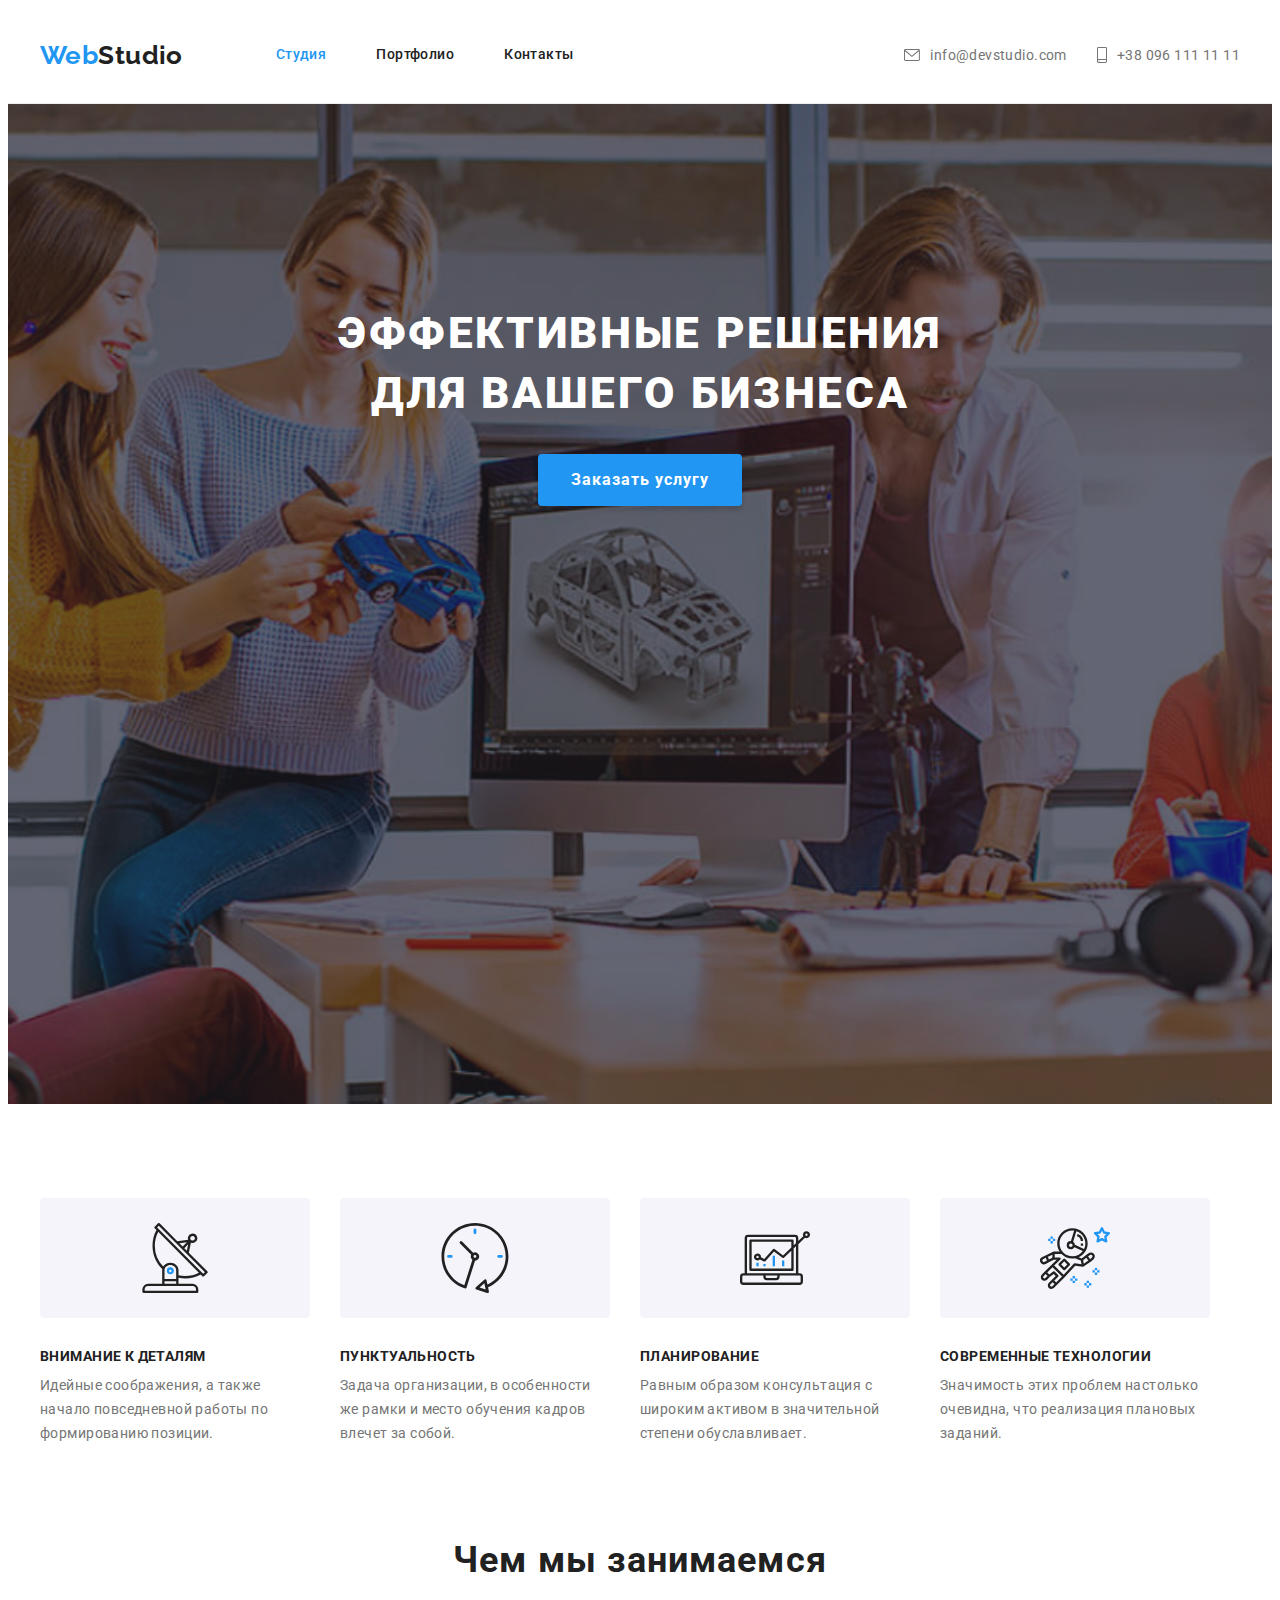
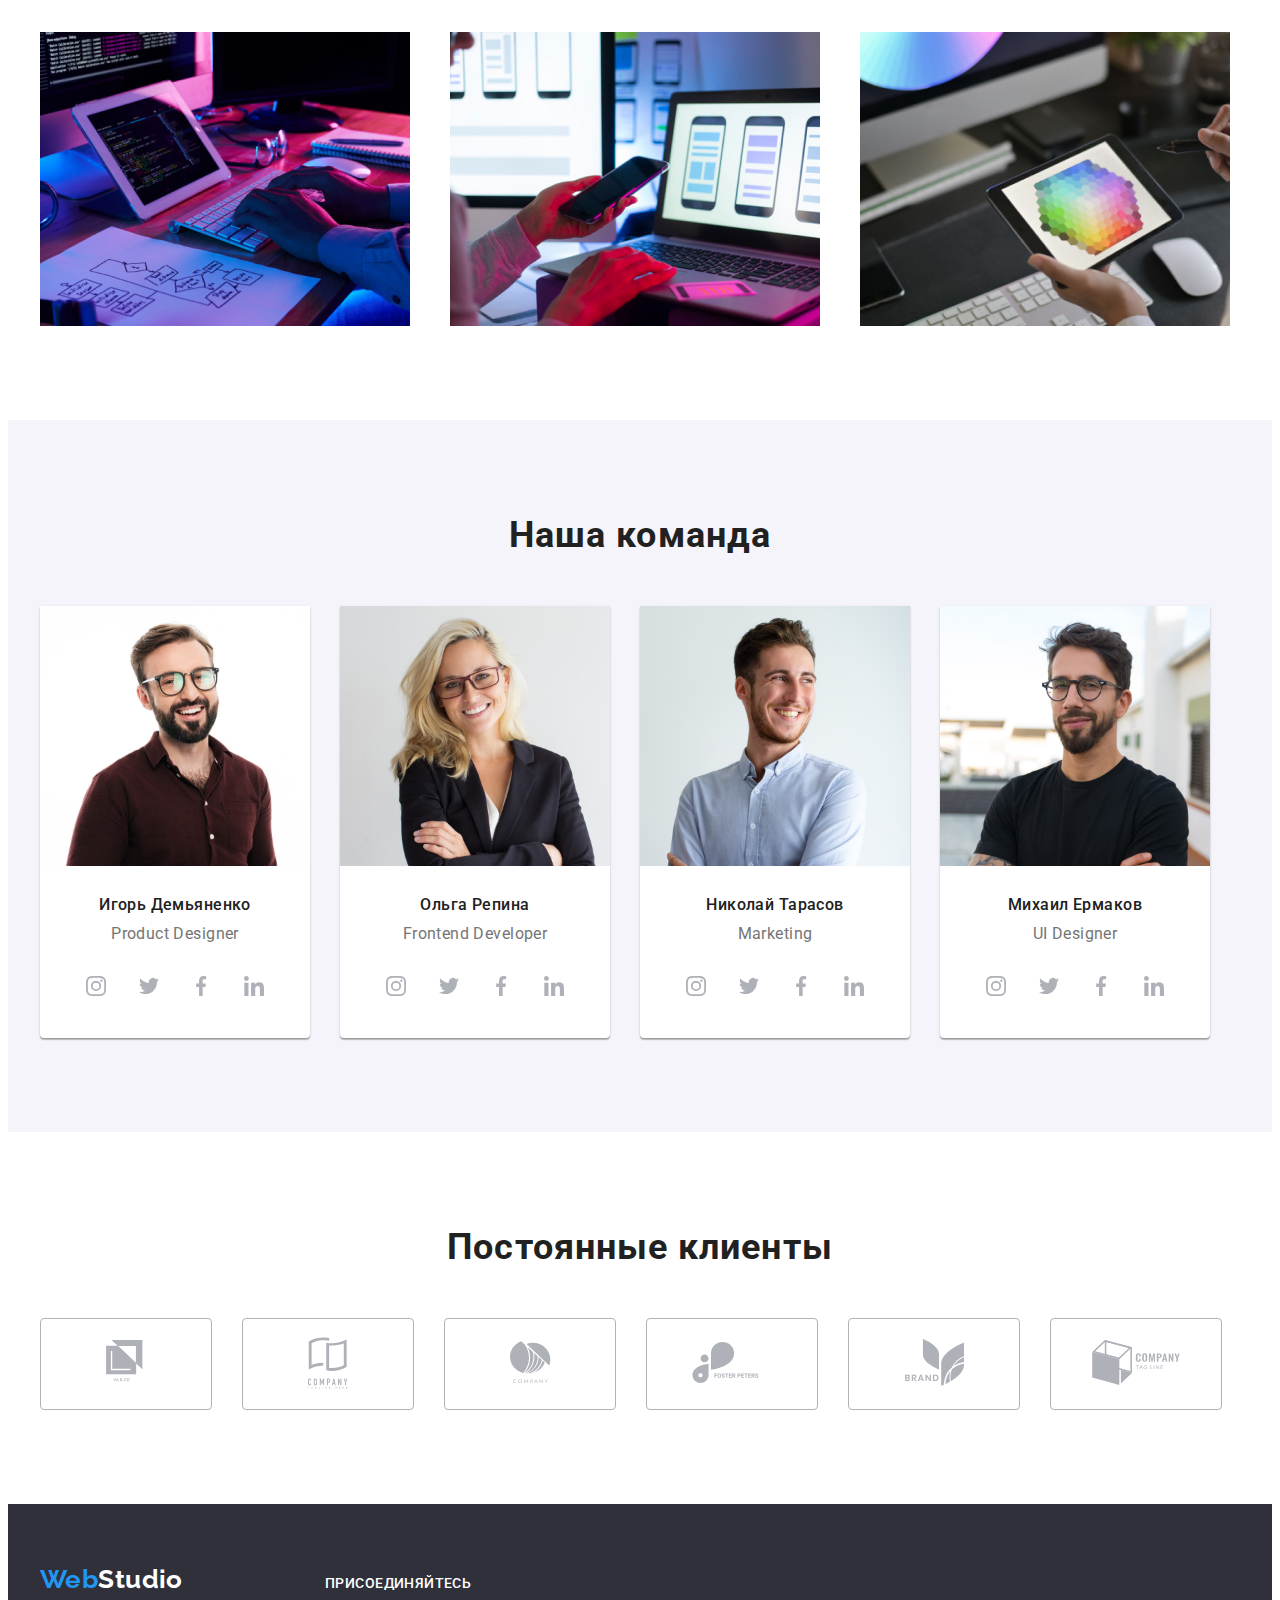
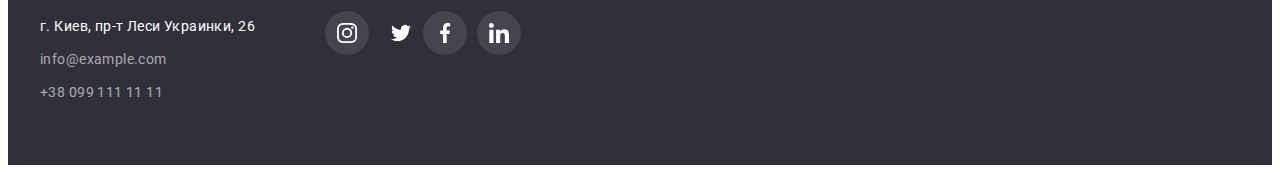
==== index.html @ 48ccaeb3 "added hw-04 fiels" ====
<!DOCTYPE html>
<html lang="ru">
  <head>
    <meta charset="UTF-8" />
    <meta name="viewport" content="width=device-width, initial-scale=1.0" />
    <title>WebStudio</title>
    <link rel="preconnect" href="https://fonts.gstatic.com" />
    <link
      href="https://fonts.googleapis.com/css2?family=Raleway:wght@700&family=Roboto:wght@400;500;700;900&display=swap"
      rel="stylesheet"
    />
    <link
      rel="stylesheet"
      href="https://cdnjs.cloudflare.com/ajax/libs/modern-normalize/1.0.0/modern-normalize.min.css"
      integrity="sha512-ISS7cAi1PEhQ8jnbJpJZMd29NlhNj4AWYyLOSp2CE/CsHxTCu+r+t0D2yoJudVrd0/8fTVPUVDzY5Tvli75u/g=="
      crossorigin="anonymous"
    />
    <link rel="stylesheet" type="text/css" href="./css/common.css" />
    <link rel="stylesheet" type="text/css" href="./css/main.css" />
  </head>
  <body>
    <!-- Header -->
    <header class="page-header">
      <div class="container">
        <nav class="header-nav">
          <a class="logo" href="./index.html">
            <span class="logo-accent">Web</span>Studio
          </a>
          <ul class="nav-list">
            <li class="nav-item">
              <a href="./index.html" class="link current">Студия</a>
            </li>

            <li class="nav-item">
              <a href="./portfolio.html" class="link">Портфолио</a>
            </li>

            <li class="nav-item">
              <a href="./contacts.html" class="link">Контакты</a>
            </li>
          </ul>
        </nav>
        <ul class="header-contacts">
          <li class="contacts-item">
            <a href="mailto:info@devstudio.com" class="link mail">
              <svg class="contacts-icon" width="16" height="12">
                <use href="./images/sprite.svg#icon-envelope" />
              </svg>
              info@devstudio.com
            </a>
          </li>

          <li class="contacts-item">
            <a href="tel:+380961111111" class="link tel">
              <svg class="contacts-icon" width="10" height="16">
                <use href="./images/sprite.svg#icon-smartphone" />
              </svg>
              +38 096 111 11 11</a
            >
          </li>
        </ul>
      </div>
    </header>
    <!-- Main -->
    <main>
      <!-- Welcome Section -->
      <section class="welcome">
        <div class="container">
          <h1 class="welcome-title">
            Эффективные решения<br />
            для вашего бизнеса
          </h1>
          <a href="" class="order-btn">Заказать услугу</a>
        </div>
      </section>
      <!-- Advantages Section -->
      <section class="advantages">
        <div class="container">
          <ul class="advantages-list">
            <li class="advantages-item">
              <div class="thumb">
                <svg class="advantages-icon" width="70" height="70">
                  <use href="./images/sprite.svg#icon-antenna" />
                </svg>
              </div>
              <h3 class="advantages-item-title">Внимание к деталям</h3>
              <p class="advantages-item-text">
                Идейные соображения, а также начало повседневной работы по
                формированию позиции.
              </p>
            </li>

            <li class="advantages-item">
              <div class="thumb">
                <svg class="advantages-icon" width="70" height="70">
                  <use href="./images/sprite.svg#icon-clock" />
                </svg>
              </div>
              <h3 class="advantages-item-title">Пунктуальность</h3>
              <p class="advantages-item-text">
                Задача организации, в особенности же рамки и место обучения
                кадров влечет за собой.
              </p>
            </li>

            <li class="advantages-item">
              <div class="thumb">
                <svg class="advantages-icon" width="70" height="70">
                  <use href="./images/sprite.svg#icon-diagram" />
                </svg>
              </div>
              <h3 class="advantages-item-title">Планирование</h3>
              <p class="advantages-item-text">
                Равным образом консультация с широким активом в значительной
                степени обуславливает.
              </p>
            </li>

            <li class="advantages-item">
              <div class="thumb">
                <svg class="advantages-icon" width="70" height="70">
                  <use href="./images/sprite.svg#icon-astronaut" />
                </svg>
              </div>
              <h3 class="advantages-item-title">Современные технологии</h3>
              <p class="advantages-item-text">
                Значимость этих проблем настолько очевидна, что реализация
                плановых заданий.
              </p>
            </li>
          </ul>
        </div>
      </section>
      <!-- Visuals Section -->
      <section class="visuals">
        <div class="container">
          <h2 class="visuals-title">Чем мы занимаемся</h2>
          <ul class="visuals-list">
            <li class="visuals-item">
              <img
                class="visuals-img"
                src="./images/about-1.jpg"
                alt="hands on board"
                width="370"
              />
            </li>

            <li class="visuals-item">
              <img
                class="visuals-img"
                src="./images/about-2.jpg"
                alt="hands oh phone"
                width="370"
              />
            </li>

            <li class="visuals-item">
              <img
                class="visuals-img"
                src="./images/about-3.jpg"
                alt="hands on tablet"
                width="370"
              />
            </li>
          </ul>
        </div>
      </section>
      <!-- Team Section -->
      <section class="team">
        <div class="container">
          <h2 class="team-title">Наша команда</h2>
          <ul class="team-list">
            <li class="team-mate">
              <img
                src="./images/team-mate-1.jpg"
                alt="teammate avatar"
                width="270"
              />
              <div class="team-mate-text">
                <h3 class="team-mate-name">Игорь Демьяненко</h3>
                <p class="team-mate-position">Product Designer</p>
                <ul class="social">
                  <li class="social-item">
                    <a href="#" class="social-link">
                      <svg class="social-icon" width="20" height="20">
                        <use href="./images/sprite.svg#icon-instagram" />
                      </svg>
                    </a>
                  </li>

                  <li class="social-item">
                    <a href="#" class="social-link">
                      <svg class="social-icon" width="20" height="20">
                        <use href="./images/sprite.svg#icon-twitter" />
                      </svg>
                    </a>
                  </li>

                  <li class="social-item">
                    <a href="#" class="social-link">
                      <svg class="social-icon" width="20" height="20">
                        <use href="./images/sprite.svg#icon-facebook" />
                      </svg>
                    </a>
                  </li>

                  <li class="social-item">
                    <a href="#" class="social-link">
                      <svg class="social-icon" width="20" height="20">
                        <use href="./images/sprite.svg#icon-linkedin" />
                      </svg>
                    </a>
                  </li>
                </ul>
              </div>
            </li>

            <li class="team-mate">
              <img
                src="./images/team-mate-2.jpg"
                alt="teammate avatar"
                width="270"
              />
              <div class="team-mate-text">
                <h3 class="team-mate-name">Ольга Репина</h3>
                <p class="team-mate-position">Frontend Developer</p>
                <ul class="social">
                  <li class="social-item">
                    <a href="#" class="social-link">
                      <svg class="social-icon" width="20" height="20">
                        <use href="./images/sprite.svg#icon-instagram" />
                      </svg>
                    </a>
                  </li>

                  <li class="social-item">
                    <a href="#" class="social-link">
                      <svg class="social-icon" width="20" height="20">
                        <use href="./images/sprite.svg#icon-twitter" />
                      </svg>
                    </a>
                  </li>

                  <li class="social-item">
                    <a href="#" class="social-link">
                      <svg class="social-icon" width="20" height="20">
                        <use href="./images/sprite.svg#icon-facebook" />
                      </svg>
                    </a>
                  </li>

                  <li class="social-item">
                    <a href="#" class="social-link">
                      <svg class="social-icon" width="20" height="20">
                        <use href="./images/sprite.svg#icon-linkedin" />
                      </svg>
                    </a>
                  </li>
                </ul>
              </div>
            </li>

            <li class="team-mate">
              <img
                src="./images/team-mate-3.jpg"
                alt="teammate avatar"
                width="270"
              />
              <div class="team-mate-text">
                <h3 class="team-mate-name">Николай Тарасов</h3>
                <p class="team-mate-position">Marketing</p>
                <ul class="social">
                  <li class="social-item">
                    <a href="#" class="social-link">
                      <svg class="social-icon" width="20" height="20">
                        <use href="./images/sprite.svg#icon-instagram" />
                      </svg>
                    </a>
                  </li>

                  <li class="social-item">
                    <a href="#" class="social-link">
                      <svg class="social-icon" width="20" height="20">
                        <use href="./images/sprite.svg#icon-twitter" />
                      </svg>
                    </a>
                  </li>

                  <li class="social-item">
                    <a href="#" class="social-link">
                      <svg class="social-icon" width="20" height="20">
                        <use href="./images/sprite.svg#icon-facebook" />
                      </svg>
                    </a>
                  </li>

                  <li class="social-item">
                    <a href="#" class="social-link">
                      <svg class="social-icon" width="20" height="20">
                        <use href="./images/sprite.svg#icon-linkedin" />
                      </svg>
                    </a>
                  </li>
                </ul>
              </div>
            </li>

            <li class="team-mate">
              <img
                src="./images/team-mate-4.jpg"
                alt="teammate avatar"
                width="270"
              />
              <div class="team-mate-text">
                <h3 class="team-mate-name">Михаил Ермаков</h3>
                <p class="team-mate-position">UI Designer</p>
                <ul class="social">
                  <li class="social-item">
                    <a href="#" class="social-link">
                      <svg class="social-icon" width="20" height="20">
                        <use href="./images/sprite.svg#icon-instagram" />
                      </svg>
                    </a>
                  </li>

                  <li class="social-item">
                    <a href="#" class="social-link">
                      <svg class="social-icon" width="20" height="20">
                        <use href="./images/sprite.svg#icon-twitter" />
                      </svg>
                    </a>
                  </li>

                  <li class="social-item">
                    <a href="#" class="social-link">
                      <svg class="social-icon" width="20" height="20">
                        <use href="./images/sprite.svg#icon-facebook" />
                      </svg>
                    </a>
                  </li>

                  <li class="social-item">
                    <a href="#" class="social-link">
                      <svg class="social-icon" width="20" height="20">
                        <use href="./images/sprite.svg#icon-linkedin" />
                      </svg>
                    </a>
                  </li>
                </ul>
              </div>
            </li>
          </ul>
        </div>
      </section>
      <!-- Clients Section -->
      <section class="clients">
        <div class="container">
          <h2 class="clients-title">Постоянные клиенты</h2>
          <ul class="clients-list">
            <li class="clients-item">
              <a href="#" class="clients-link">
                <svg class="clients-icon" width="44.27" height="44.23">
                  <use href="./images/sprite.svg#icon-logo-1" />
                </svg>
              </a>
            </li>

            <li class="clients-item">
              <a href="#" class="clients-link">
                <svg class="clients-icon" width="40" height="52">
                  <use href="./images/sprite.svg#icon-logo-2" />
                </svg>
              </a>
            </li>

            <li class="clients-item">
              <a href="#" class="clients-link">
                <svg class="clients-icon" width="41" height="42.6">
                  <use href="./images/sprite.svg#icon-logo-3" />
                </svg>
              </a>
            </li>

            <li class="clients-item">
              <a href="#" class="clients-link">
                <svg class="clients-icon" width="79.66" height="42.02">
                  <use href="./images/sprite.svg#icon-logo-4" />
                </svg>
              </a>
            </li>

            <li class="clients-item">
              <a href="#" class="clients-link">
                <svg class="clients-icon" width="59" height="47">
                  <use href="./images/sprite.svg#icon-logo-5" />
                </svg>
              </a>
            </li>

            <li class="clients-item">
              <a href="#" class="clients-link">
                <svg class="clients-icon" width="88.48" height="45.44">
                  <use href="./images/sprite.svg#icon-logo-6" />
                </svg>
              </a>
            </li>
          </ul>
        </div>
      </section>
    </main>
    <!-- Footer -->
    <footer class="page-footer">
      <div class="container">
        <div class="footer-content">
          <a class="logo logo-footer" href="./index.html">
            <span class="logo-accent">Web</span>Studio
          </a>
          <address class="footer-address">
            г. Киев, пр-т Леси Украинки, 26
            <a href="mailto:info@example.com" class="link mail">
              info@example.com
            </a>
            <a href="tel:+380991111111" class="link tel"> +38 099 111 11 11 </a>
          </address>
        </div>
        <div class="footer-social">
          <h2 class="social-title">Присоединяйтесь</h2>
          <ul class="social">
            <li class="social-item">
              <a href="#" class="social-link">
                <svg class="social-icon" width="20" height="20">
                  <use href="./images/sprite.svg#icon-instagram" />
                </svg>
              </a>
            </li>

            <li>
              <a href="#" class="social-link">
                <svg class="social-icon" width="20" height="20">
                  <use href="./images/sprite.svg#icon-twitter" />
                </svg>
              </a>
            </li>

            <li class="social-item">
              <a href="#" class="social-link">
                <svg class="social-icon" width="20" height="20">
                  <use href="./images/sprite.svg#icon-facebook" />
                </svg>
              </a>
            </li>

            <li class="social-item">
              <a href="#" class="social-link">
                <svg class="social-icon" width="20" height="20">
                  <use href="./images/sprite.svg#icon-linkedin" />
                </svg>
              </a>
            </li>
          </ul>
        </div>
      </div>
    </footer>
  </body>
</html>
---- css/common.css ----
ul,
li {
  list-style-type: none;
  padding: 0;
  margin: 0;
}

a {
  text-decoration: none;
  color: inherit;
}

/* Flat H, P parameters */
h1,
h2,
h3,
h4,
h5,
h6,
p {
  font-size: inherit;
  font-weight: 400;
  margin-top: 0;
  margin-bottom: 0;
  margin-block-start: 0;
  margin-block-end: 0;
}

img {
  display: block;
  max-width: 100%;
  height: auto;
}

/* -----Variables----- */
:root {
  --bg-color-main: #fff;
  --bg-color-secondary: #f5f4fa;
  --bg-color-dark: #2f303a;
  --font-color-main: #212121;
  --font-color-secondary: #757575;
  --font-color-white: #fff;
  --font-color-black: #000;
  --accent-color: #2196f3;
  --border-color: #ececec;
  --social-link-color: #afb1b8;
  --btn-boxshadow-color: rgba(0, 0, 0, 0.15);
  --team-mate-box-shadow: 0px 1px 3px rgba(0, 0, 0, 0.12),
    0px 1px 1px rgba(0, 0, 0, 0.14), 0px 2px 1px rgba(0, 0, 0, 0.2);
  --card-box-shadow: 0px 1px 1px rgba(0, 0, 0, 0.12),
    0px 4px 4px rgba(0, 0, 0, 0.06), 1px 4px 6px rgba(0, 0, 0, 0.16);
  --transparent-links: rgba(255, 255, 255, 0.6);
  --item-set-gap: 30px;
}

body {
  font-family: 'Roboto', sans-serif;
  font-style: normal;
  font-weight: 400;
  font-size: 14px;
  letter-spacing: 0.03em;
  color: var(--font-color-main);
  background-color: var(--bg-color-main);
}

/* -----Container----- */
.container {
  max-width: 1200px;
  margin: 0 auto;
  padding: 0 15px;
}

/* -----Logo----- */
.logo {
  font-family: 'Raleway', sans-serif;
  font-style: normal;
  font-weight: 700;
  font-size: 26px;
  line-height: 1.19;
  text-decoration: none;
}

.logo-accent {
  color: var(--accent-color);
}

.logo-footer {
  color: var(--font-color-white);
}

/* -----Visually hidden----- */
.visually-hidden {
  position: absolute;
  width: 1px;
  height: 1px;
  margin: -1px;
  border: 0;
  padding: 0;
  white-space: nowrap;
  clip-path: inset(100%);
  clip: rect(0 0 0 0);
  overflow: hidden;
}

/* -----Header styles----- */
.page-header {
  border-bottom: 1px solid var(--border-color);
}

.page-header .container {
  display: flex;
  justify-content: space-between;
  align-items: center;
}

.page-header a {
  padding: 32px 0;
}

.header-nav {
  display: flex;
  justify-content: space-between;
  align-items: center;

  font-weight: 500;
  font-size: 14px;
  line-height: 1.14;
}

.nav-list {
  display: flex;
  justify-content: space-between;
  margin-left: 93px;
}

.nav-item:not(:first-child) {
  margin-left: 50px;
}

.header-contacts {
  color: var(--font-color-secondary);

  display: flex;
}

.header-contacts .link {
  display: flex;
  align-items: center;
}

.contacts-item:nth-child(2) {
  margin-left: 30px;
}

.link:hover,
.link:focus {
  color: var(--accent-color);
}

.contacts-icon {
  margin-right: 10px;
  fill: currentColor;
}

.link.current {
  color: var(--accent-color);
}

/* -----Social styles----- */
.social {
  margin-top: 16px;
  display: flex;
  justify-content: space-around;
}

.social-item {
  display: flex;
  justify-content: center;

  border-radius: 50%;
}

.social-link {
  width: 44px;
  height: 44px;

  display: flex;
  justify-content: center;
  align-items: center;
}

.social-item:hover,
.social-item:focus {
  background-color: var(--accent-color);
}

.social-icon {
  fill: var(--social-link-color);
}

.social-item:hover .social-icon,
.social-item:focus .social-icon {
  fill: var(--bg-color-main);
}

/* -----Footer styles----- */
.page-footer {
  padding: 60px 0;
  background-color: var(--bg-color-dark);
}

.page-footer .container {
  display: flex;
  align-items: baseline;
}

.footer-address {
  display: flex;
  flex-direction: column;
  margin-top: 20px;

  font-style: normal;
  font-weight: 400;
  font-size: 14px;
  line-height: 1.71;

  color: var(--font-color-white);
}

.footer-address .link {
  margin-top: 9px;

  color: var(--transparent-links);
}

.footer-address .link:hover,
.footer-address .link:focus {
  color: var(--accent-color);
}

.footer-social {
  margin-left: 70px;
}

.social-title {
  font-weight: 500;
  line-height: 1.172;
  text-transform: uppercase;

  color: var(--font-color-white);
}

.social {
  margin-top: 20px;
}

footer .social-item {
  margin-right: 10px;
  background-color: rgba(255, 255, 255, 0.1);
}

footer .social-icon {
  fill: var(--bg-color-main);
}
---- css/main.css ----
/* -----Welcome styles----- */
.welcome {
  padding: 200px 0;
  margin: 0 auto;
  max-width: 1600px;
  height: 600px;

  text-align: center;

  background-image: linear-gradient(
      to right,
      rgba(47, 48, 58, 0.4),
      rgba(47, 48, 58, 0.4)
    ),
    url('../images/welcome-img.jpg');
  background-size: cover;
  background-position: center;
  background-repeat: no-repeat;
  background-color: var(--bg-color-dark);
}

.welcome-title {
  font-weight: 900;
  font-size: 44px;
  line-height: 1.36;

  letter-spacing: 0.06em;
  text-transform: uppercase;

  color: var(--font-color-white);
}

.order-btn {
  display: inline-flex;
  padding: 10px 32px;
  margin: 30px 0 0;

  font-weight: 700;
  font-size: 16px;
  line-height: 1.87;

  text-align: center;
  letter-spacing: 0.06em;

  color: var(--font-color-white);
  background-color: var(--accent-color);

  box-shadow: 0px 4px 4px var(--btn-boxshadow-color);
  border: 1px solid transparent;
  border-radius: 4px;
}

/* -----Advantages styles----- */

.advantages {
  padding: 94px 0;
}

.advantages-list {
  display: flex;
}

.advantages-item {
  max-width: 270px;
}

.advantages-item:not(:first-child) {
  margin-left: var(--item-set-gap);
}

.advantages-item-title {
  margin-top: 30px;

  font-weight: 700;
  line-height: 1.172;
  text-transform: uppercase;

  text-align: left;
}

.advantages-item-text {
  margin-top: 10px;
  line-height: 1.714;
  color: var(--font-color-secondary);
}

.thumb {
  height: 120px;

  display: flex;
  justify-content: center;
  align-items: center;

  border-radius: 4px;

  background-color: var(--bg-color-secondary);
}

/* -----Visuals styles----- */
.visuals {
  padding-bottom: 94px;
}

.visuals-title {
  font-weight: 700;
  font-size: 36px;
  line-height: 1.16;
  letter-spacing: 0.03em;

  text-align: center;
}

.visuals-list {
  display: flex;
  flex-wrap: wrap;
  margin-top: 50px;
  margin-left: calc(-1 * var(--item-set-gap));
}

.visuals-item {
  flex-basis: calc(100% / 3 - var(--item-set-gap));
  margin-left: var(--item-set-gap);
}

/* -----Team styles----- */
.team {
  background-color: var(--bg-color-secondary);

  padding: 94px 0;
}

.team-title {
  font-weight: 700;
  font-size: 36px;
  line-height: 1.17;
  letter-spacing: 0.03em;

  text-align: center;
}

.team-list {
  margin-top: 50px;

  display: flex;
  flex-wrap: wrap;
  margin-left: calc(-1 * var(--item-set-gap));
}

.team-mate {
  flex-basis: calc(100% / 4 - var(--item-set-gap));
  margin-left: var(--item-set-gap);
  max-width: 270px;

  text-align: center;
  font-size: 16px;
  line-height: 1.18;

  background-color: var(--bg-color-main);

  border-radius: 0px 0px 4px 4px;
  box-shadow: var(--team-mate-box-shadow);
}

.team-mate-text {
  padding: 30px;
}

.team-mate-name {
  font-weight: 500;
}

.team-mate-position {
  margin-top: 10px;
  color: var(--font-color-secondary);
}

/* -----Clients styles----- */
.clients {
  padding: 94px 0;
}

.clients-title {
  font-weight: 700;
  font-size: 36px;
  line-height: 1.17;
  letter-spacing: 0.03em;

  text-align: center;
}

.clients-list {
  margin-top: 50px;

  display: flex;
}

.clients-item {
  width: 170px;
  height: 90px;

  display: flex;
  align-items: center;
  justify-content: center;

  border: 1px solid var(--social-link-color);
  border-radius: 4px;
}

.clients-item:not(:first-child) {
  margin-left: 30px;
}

.clients-item:focus,
.clients-item:hover {
  border: 1px solid var(--accent-color);
  border-radius: 4px;
  fill: var(--accent-color);
}

.clients-item:focus .clients-icon,
.clients-item:hover .clients-icon {
  fill: var(--accent-color);
}

.clients-icon {
  fill: var(--social-link-color);
}
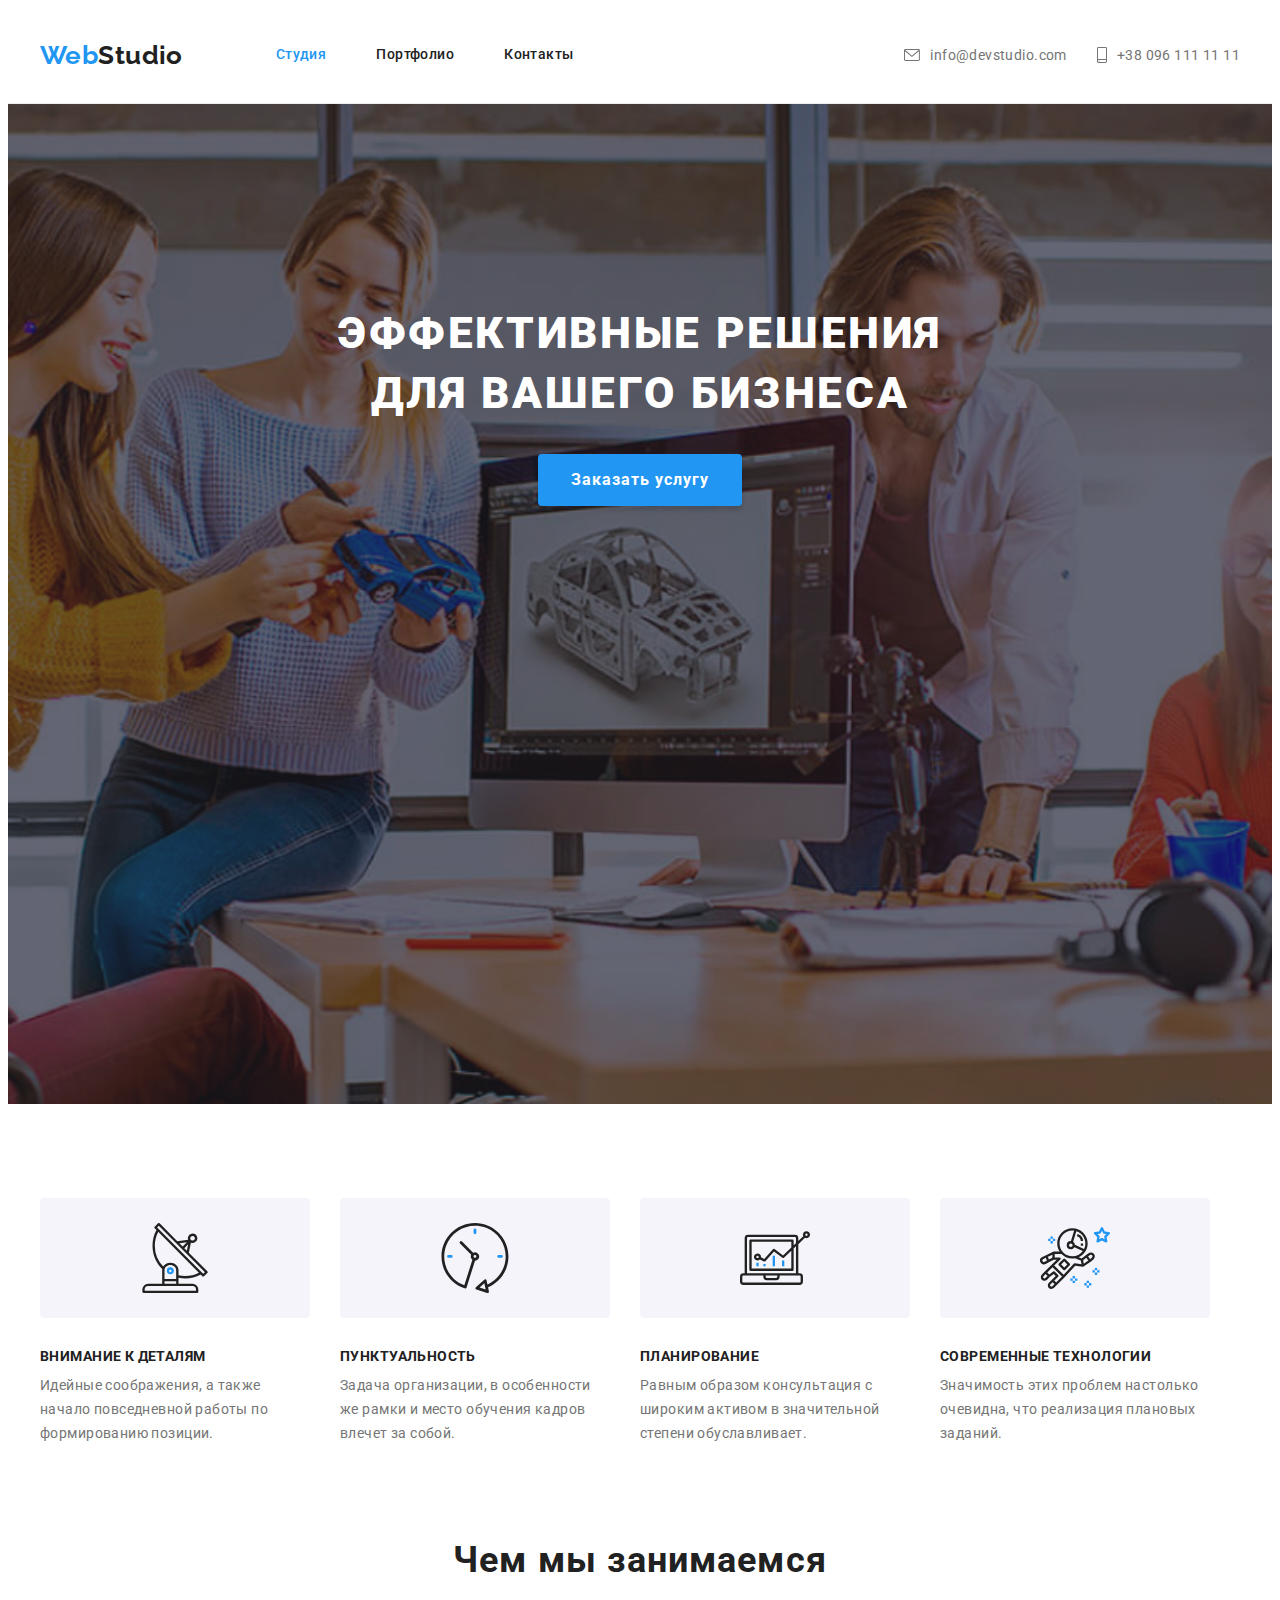
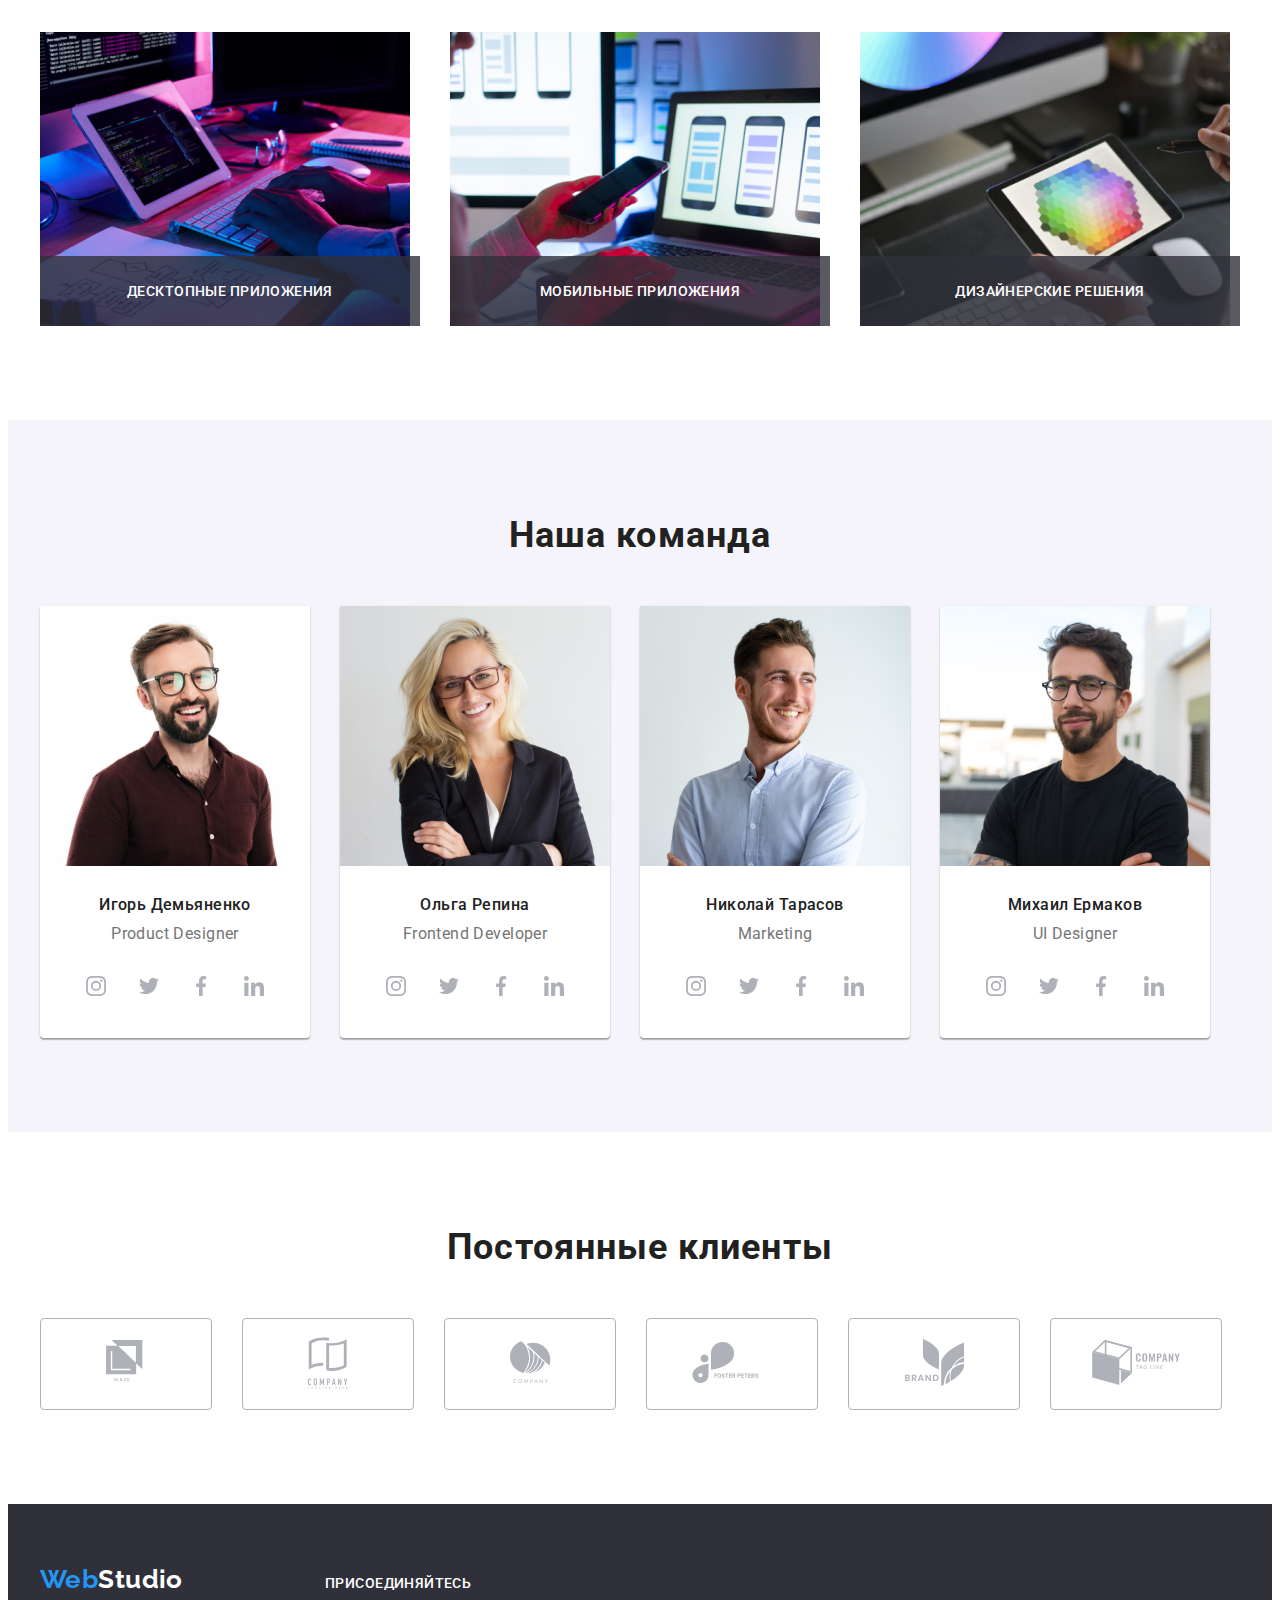
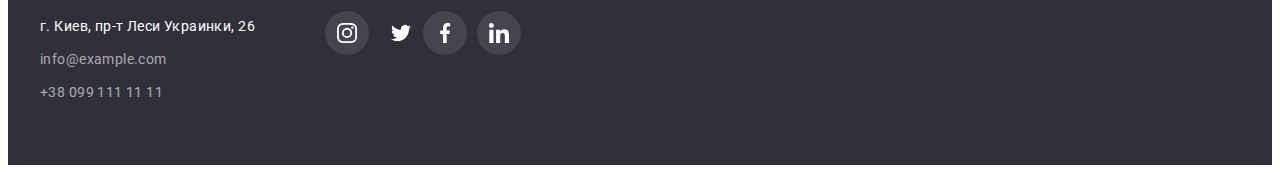
==== commit 5bf3b4cb: "added visuals-descr section" ====
--- a/index.html
+++ b/index.html
@@ -143,6 +143,9 @@
                 alt="hands on board"
                 width="370"
               />
+              <div class="visuals-descr">
+                <h4 class="descr-title">Десктопные приложения</h4>
+              </div>
             </li>
 
             <li class="visuals-item">
@@ -152,6 +155,9 @@
                 alt="hands oh phone"
                 width="370"
               />
+              <div class="visuals-descr">
+                <h4 class="descr-title">Мобильные приложения</h4>
+              </div>
             </li>
 
             <li class="visuals-item">
@@ -161,6 +167,9 @@
                 alt="hands on tablet"
                 width="370"
               />
+              <div class="visuals-descr">
+                <h4 class="descr-title">Дизайнерские решения</h4>
+              </div>
             </li>
           </ul>
         </div>
--- a/css/common.css
+++ b/css/common.css
@@ -51,6 +51,7 @@
     0px 4px 4px rgba(0, 0, 0, 0.06), 1px 4px 6px rgba(0, 0, 0, 0.16);
   --transparent-links: rgba(255, 255, 255, 0.6);
   --item-set-gap: 30px;
+  --transparent-items: rgba(47, 48, 58, 0.8);
 }
 
 body {
--- a/css/main.css
+++ b/css/main.css
@@ -118,8 +118,30 @@
 }
 
 .visuals-item {
+  position: relative;
+
   flex-basis: calc(100% / 3 - var(--item-set-gap));
   margin-left: var(--item-set-gap);
+}
+
+.visuals-descr {
+  padding: 27px 0;
+
+  position: absolute;
+  bottom: 0;
+  left: 0;
+  width: 100%;
+
+  background-color: var(--transparent-items);
+}
+
+.descr-title {
+  font-weight: 500;
+  line-height: 1.142;
+  text-align: center;
+  text-transform: uppercase;
+
+  color: var(--font-color-white);
 }
 
 /* -----Team styles----- */
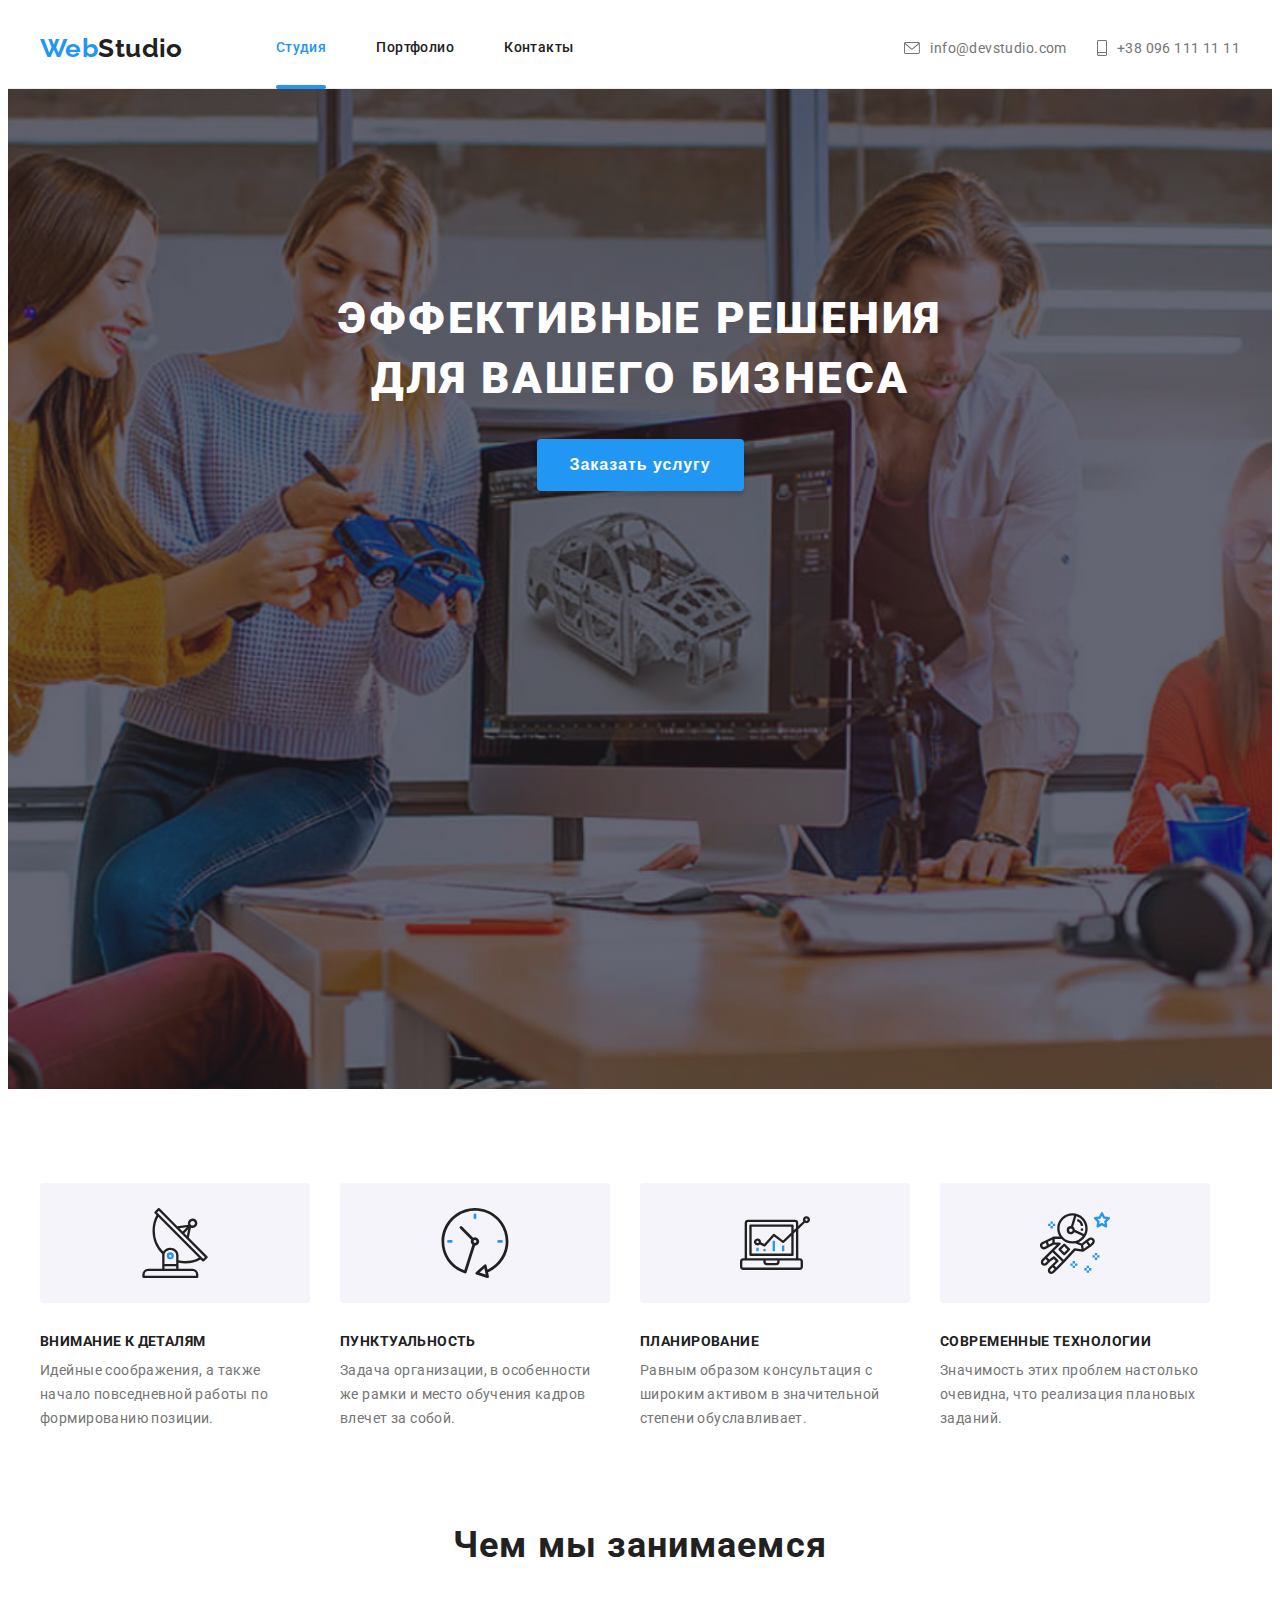
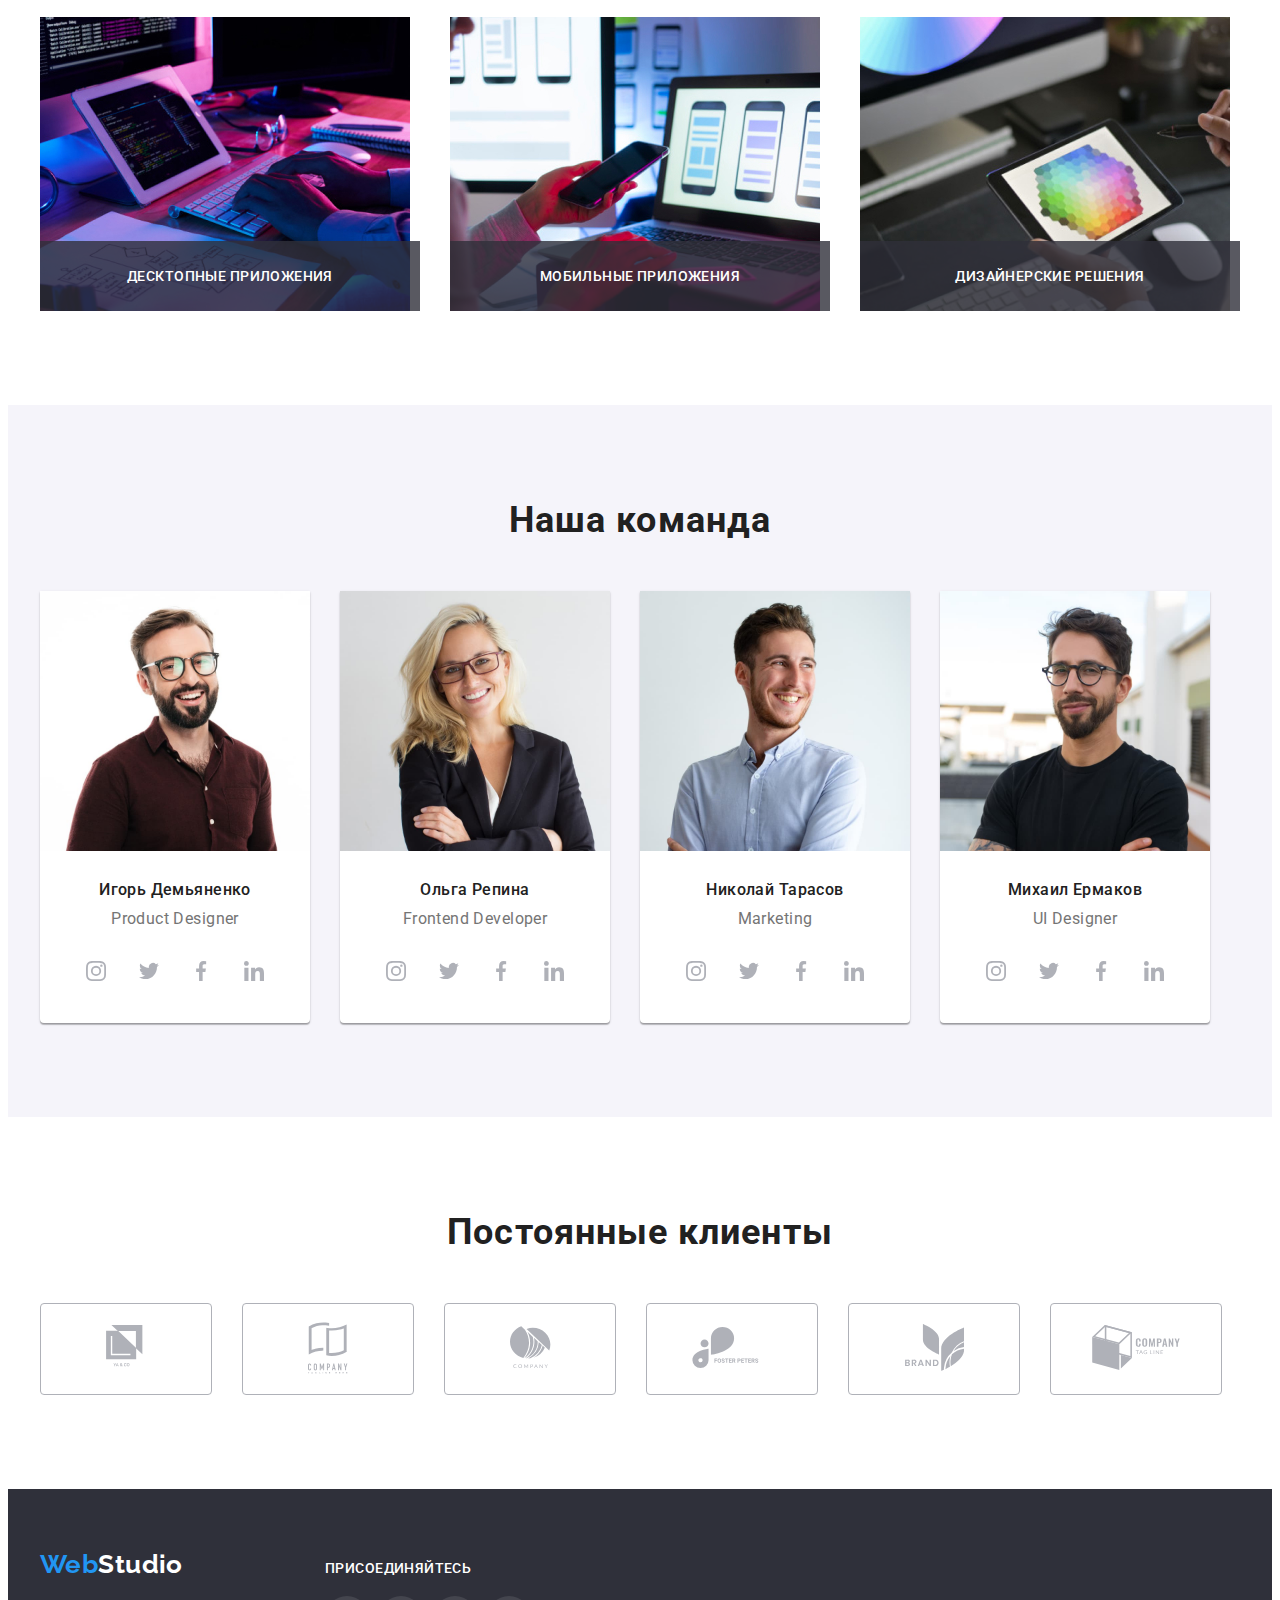
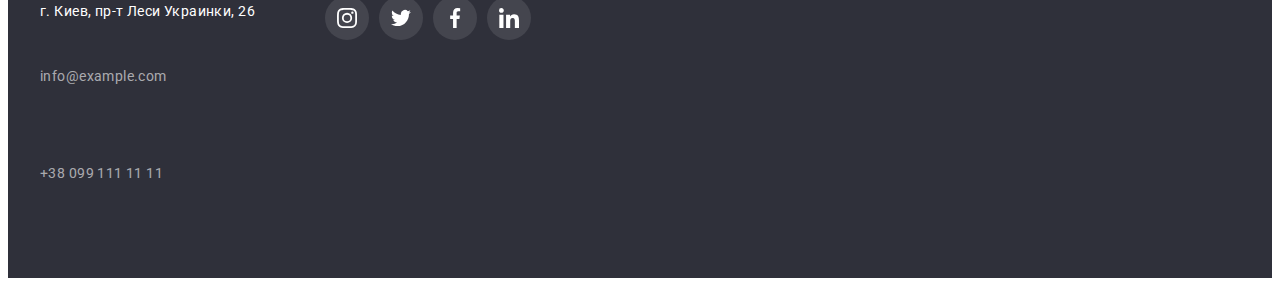
==== commit 1b376596: "added modal window, header link after effect" ====
--- a/index.html
+++ b/index.html
@@ -70,7 +70,7 @@
             Эффективные решения<br />
             для вашего бизнеса
           </h1>
-          <a href="" class="order-btn">Заказать услугу</a>
+          <button class="order-btn" data-modal-open>Заказать услугу</button>
         </div>
       </section>
       <!-- Advantages Section -->
@@ -443,7 +443,7 @@
               </a>
             </li>
 
-            <li>
+            <li class="social-item">
               <a href="#" class="social-link">
                 <svg class="social-icon" width="20" height="20">
                   <use href="./images/sprite.svg#icon-twitter" />
@@ -470,5 +470,19 @@
         </div>
       </div>
     </footer>
+
+    <!-- Backdrop -->
+    <div class="backdrop is-hidden" data-modal>
+      <div class="modal">
+        <button class="close-btn" data-modal-close>
+          <svg class="social-icon" width="30" height="30">
+            <use href="./images/sprite.svg#icon-close" />
+          </svg>
+        </button>
+      </div>
+    </div>
+
+    <!-- Modal JS -->
+    <script src="./js/modal.js"></script>
   </body>
 </html>
--- a/css/common.css
+++ b/css/common.css
@@ -42,6 +42,7 @@
   --font-color-white: #fff;
   --font-color-black: #000;
   --accent-color: #2196f3;
+  --accent-color-op09: rgba(33, 149, 243, 0.9);
   --border-color: #ececec;
   --social-link-color: #afb1b8;
   --btn-boxshadow-color: rgba(0, 0, 0, 0.15);
@@ -52,6 +53,7 @@
   --transparent-links: rgba(255, 255, 255, 0.6);
   --item-set-gap: 30px;
   --transparent-items: rgba(47, 48, 58, 0.8);
+  --backdrop-op02: rgba(0, 0, 0, 0.2);
 }
 
 body {
@@ -114,10 +116,6 @@
   align-items: center;
 }
 
-.page-header a {
-  padding: 32px 0;
-}
-
 .header-nav {
   display: flex;
   justify-content: space-between;
@@ -130,12 +128,15 @@
 
 .nav-list {
   display: flex;
-  justify-content: space-between;
   margin-left: 93px;
 }
 
 .nav-item:not(:first-child) {
   margin-left: 50px;
+}
+
+.link {
+  padding: 32px 0;
 }
 
 .header-contacts {
@@ -165,6 +166,23 @@
 
 .link.current {
   color: var(--accent-color);
+  position: relative;
+}
+
+.current::after {
+  content: '';
+
+  position: absolute;
+  top: 78px;
+  left: 0;
+
+  display: block;
+  width: 100%;
+  height: 4px;
+
+  background: var(--accent-color);
+
+  border-radius: 2px;
 }
 
 /* -----Social styles----- */
@@ -179,6 +197,10 @@
   justify-content: center;
 
   border-radius: 50%;
+
+  background-color: transparent;
+
+  transition: 250ms cubic-bezier(0.4, 0, 0.2, 1);
 }
 
 .social-link {
@@ -193,15 +215,23 @@
 .social-item:hover,
 .social-item:focus {
   background-color: var(--accent-color);
+
+  transition: 250ms cubic-bezier(0.4, 0, 0.2, 1);
 }
 
 .social-icon {
   fill: var(--social-link-color);
+
+  transition: 250ms cubic-bezier(0.4, 0, 0.2, 1),
+    fill 250ms cubic-bezier(0.4, 0, 0.2, 1);
 }
 
 .social-item:hover .social-icon,
 .social-item:focus .social-icon {
   fill: var(--bg-color-main);
+
+  transition: 250ms cubic-bezier(0.4, 0, 0.2, 1),
+    fill 250ms cubic-bezier(0.4, 0, 0.2, 1);
 }
 
 /* -----Footer styles----- */
@@ -232,11 +262,14 @@
   margin-top: 9px;
 
   color: var(--transparent-links);
+  transition: color 250ms cubic-bezier(0.4, 0, 0.2, 1);
 }
 
 .footer-address .link:hover,
 .footer-address .link:focus {
   color: var(--accent-color);
+
+  transition: color 250ms cubic-bezier(0.4, 0, 0.2, 1);
 }
 
 .footer-social {
@@ -263,3 +296,52 @@
 footer .social-icon {
   fill: var(--bg-color-main);
 }
+
+/* -----Backdrop styles----- */
+.backdrop {
+  position: fixed;
+  top: 0;
+  left: 0;
+
+  width: 100%;
+  height: 100%;
+
+  background-color: var(--backdrop-op02);
+  visibility: visible;
+}
+
+.backdrop.is-hidden {
+  opacity: 0;
+  pointer-events: none;
+  visibility: hidden;
+}
+
+.modal {
+  position: absolute;
+  top: 50%;
+  left: 50%;
+  transform: translate(-50%, -50%);
+
+  min-width: 528px;
+  min-height: 581px;
+
+  /* padding: 8px; */
+
+  background-color: var(--bg-color-main);
+}
+
+.close-btn {
+  position: absolute;
+
+  padding: 0;
+
+  right: 8px;
+  top: 8px;
+
+  background-color: transparent;
+  border: none;
+}
+
+.close-btn > .social-icon {
+  fill: none;
+}
--- a/css/main.css
+++ b/css/main.css
@@ -48,6 +48,8 @@
   box-shadow: 0px 4px 4px var(--btn-boxshadow-color);
   border: 1px solid transparent;
   border-radius: 4px;
+
+  cursor: pointer;
 }
 
 /* -----Advantages styles----- */
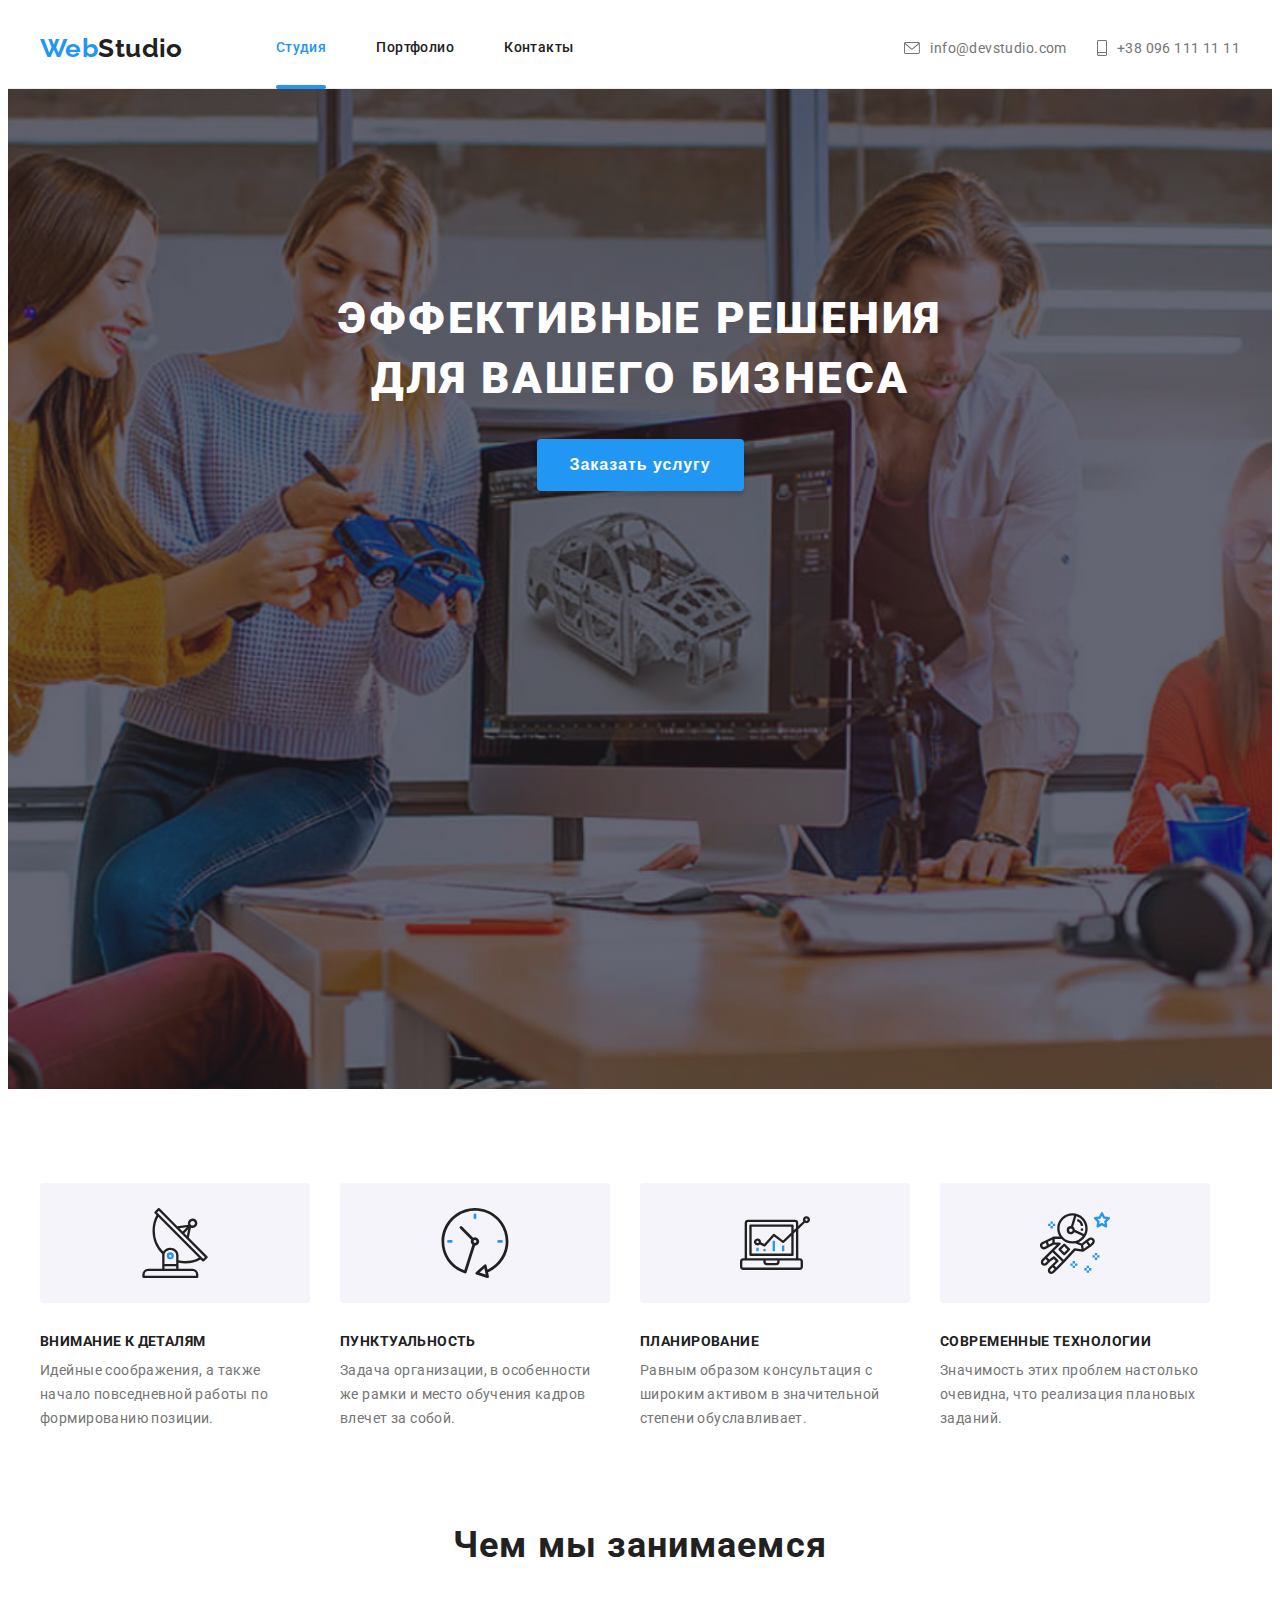
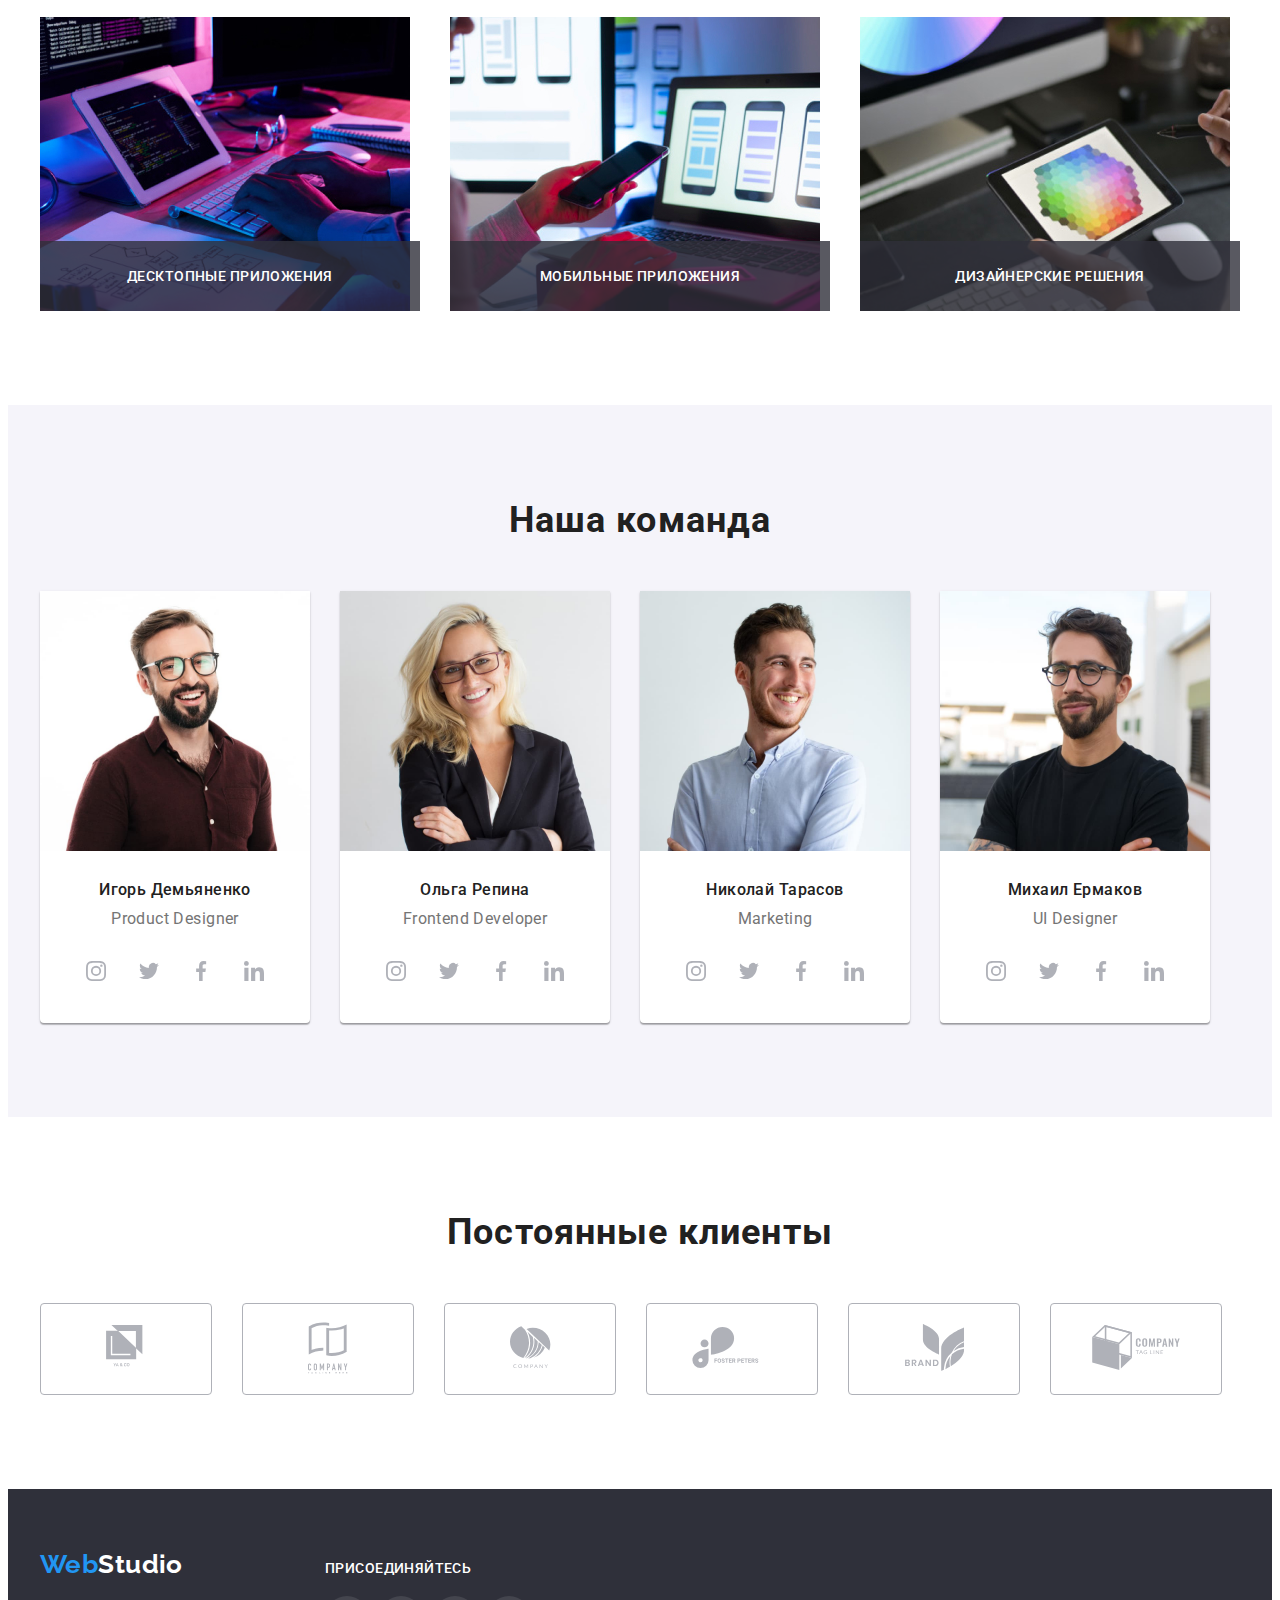
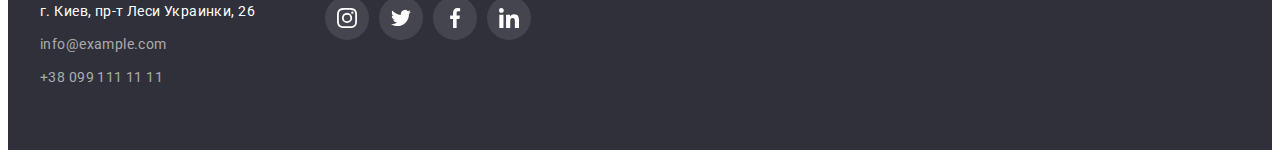
==== commit f8ab4698: "hw-05 transitions added" ====
--- a/index.html
+++ b/index.html
@@ -475,10 +475,38 @@
     <div class="backdrop is-hidden" data-modal>
       <div class="modal">
         <button class="close-btn" data-modal-close>
-          <svg class="social-icon" width="30" height="30">
+          <svg class="close-icon" width="18" height="18">
             <use href="./images/sprite.svg#icon-close" />
           </svg>
         </button>
+        <div class="modal-content">
+          <p class="modal-text">
+            Lorem ipsum dolor sit amet, consectetur adipisicing elit. Voluptate,
+            qui necessitatibus odit alias fugiat porro illum neque tenetur,
+            cupiditate officia molestiae nemo in voluptatum! Iste ducimus
+            voluptate inventore velit, vel odio quae distinctio, recusandae,
+            animi illum accusantium aut cupiditate sit consequatur. Quibusdam
+            incidunt quisquam minus deserunt, nobis pariatur fuga accusantium
+            quae officia voluptatem! Alias saepe ea eum quae debitis quasi quas
+            aperiam fugit temporibus veritatis. Quos saepe neque pariatur
+            eligendi possimus expedita, quasi sapiente, perferendis minus
+            tenetur temporibus numquam id quae aut deserunt quia. Doloribus
+            corrupti nisi, unde aperiam, possimus consequuntur sequi repellat
+            quam necessitatibus mollitia non placeat ea molestiae odit, illo
+            eligendi. Dignissimos sit reprehenderit, quas vitae rem nulla culpa
+            quaerat recusandae atque a dolore doloremque soluta error aspernatur
+            omnis nisi excepturi voluptatibus est at ipsum consequatur animi
+            labore, aperiam sapiente? Ut ipsum eveniet quibusdam ratione cumque
+            magni at numquam sint animi consequatur necessitatibus dolor
+            officiis, impedit labore maiores hic doloribus ex voluptates
+            doloremque quod nostrum culpa blanditiis maxime expedita? Earum
+            ratione aperiam facilis libero optio, id ipsum iste. Quis assumenda
+            ex repellendus iure numquam dicta natus facilis doloribus accusamus
+            reiciendis ab illum, quisquam fugit, ducimus quia. Dolor ad
+            exercitationem perspiciatis recusandae nihil voluptas facere nisi
+            quos laborum dignissimos!
+          </p>
+        </div>
       </div>
     </div>
 
--- a/css/common.css
+++ b/css/common.css
@@ -30,6 +30,10 @@
   display: block;
   max-width: 100%;
   height: auto;
+}
+
+button {
+  padding: 0;
 }
 
 /* -----Variables----- */
@@ -54,6 +58,8 @@
   --item-set-gap: 30px;
   --transparent-items: rgba(47, 48, 58, 0.8);
   --backdrop-op02: rgba(0, 0, 0, 0.2);
+  --timing-fn: cubic-bezier(0.4, 0, 0.2, 1);
+  --transiton-duration-time: 250ms;
 }
 
 body {
@@ -137,12 +143,16 @@
 
 .link {
   padding: 32px 0;
+
+  transition-property: color;
+  transition-duration: var(--transiton-duration-time);
+  transition-timing-function: var(--timing-fn);
 }
 
 .header-contacts {
+  display: flex;
+
   color: var(--font-color-secondary);
-
-  display: flex;
 }
 
 .header-contacts .link {
@@ -196,11 +206,7 @@
   display: flex;
   justify-content: center;
 
-  border-radius: 50%;
-
-  background-color: transparent;
-
-  transition: 250ms cubic-bezier(0.4, 0, 0.2, 1);
+  /* transition: background-color 250ms cubic-bezier(0.4, 0, 0.2, 1); */
 }
 
 .social-link {
@@ -210,28 +216,32 @@
   display: flex;
   justify-content: center;
   align-items: center;
-}
-
-.social-item:hover,
-.social-item:focus {
+
+  border-radius: 50%;
+
+  background-color: transparent;
+
+  transition-property: background-color;
+  transition-duration: var(--transiton-duration-time);
+  transition-timing-function: var(--timing-fn);
+}
+
+.social-link:hover,
+.social-link:focus {
   background-color: var(--accent-color);
-
-  transition: 250ms cubic-bezier(0.4, 0, 0.2, 1);
 }
 
 .social-icon {
   fill: var(--social-link-color);
 
-  transition: 250ms cubic-bezier(0.4, 0, 0.2, 1),
-    fill 250ms cubic-bezier(0.4, 0, 0.2, 1);
-}
-
-.social-item:hover .social-icon,
-.social-item:focus .social-icon {
+  transition-property: fill;
+  transition-duration: var(--transiton-duration-time);
+  transition-timing-function: var(--timing-fn);
+}
+
+.social-link:hover .social-icon,
+.social-link:focus .social-icon {
   fill: var(--bg-color-main);
-
-  transition: 250ms cubic-bezier(0.4, 0, 0.2, 1),
-    fill 250ms cubic-bezier(0.4, 0, 0.2, 1);
 }
 
 /* -----Footer styles----- */
@@ -260,16 +270,14 @@
 
 .footer-address .link {
   margin-top: 9px;
+  padding: 0;
 
   color: var(--transparent-links);
-  transition: color 250ms cubic-bezier(0.4, 0, 0.2, 1);
 }
 
 .footer-address .link:hover,
 .footer-address .link:focus {
   color: var(--accent-color);
-
-  transition: color 250ms cubic-bezier(0.4, 0, 0.2, 1);
 }
 
 .footer-social {
@@ -288,7 +296,7 @@
   margin-top: 20px;
 }
 
-footer .social-item {
+footer .social-link {
   margin-right: 10px;
   background-color: rgba(255, 255, 255, 0.1);
 }
@@ -307,13 +315,21 @@
   height: 100%;
 
   background-color: var(--backdrop-op02);
-  visibility: visible;
+  pointer-events: none;
+
+  transition-property: opacity, visibility;
+  transition-duration: var(--transiton-duration-time);
+  transition-timing-function: var(--timing-fn);
 }
 
 .backdrop.is-hidden {
   opacity: 0;
-  pointer-events: none;
+
   visibility: hidden;
+
+  transition-property: opacity, visibility;
+  transition-duration: var(--transiton-duration-time);
+  transition-timing-function: var(--timing-fn);
 }
 
 .modal {
@@ -322,26 +338,48 @@
   left: 50%;
   transform: translate(-50%, -50%);
 
-  min-width: 528px;
-  min-height: 581px;
-
-  /* padding: 8px; */
+  max-width: 528px;
+  max-height: 100vh;
+  padding: 40px;
 
   background-color: var(--bg-color-main);
+
+  box-shadow: 0px 1px 3px rgba(0, 0, 0, 0.12), 0px 1px 1px rgba(0, 0, 0, 0.14),
+    0px 2px 1px rgba(0, 0, 0, 0.2);
+  border-radius: 4px;
+
+  overflow-y: auto;
+
+  pointer-events: auto;
 }
 
 .close-btn {
   position: absolute;
-
-  padding: 0;
-
+  top: 8px;
   right: 8px;
-  top: 8px;
-
-  background-color: transparent;
-  border: none;
-}
-
-.close-btn > .social-icon {
-  fill: none;
-}
+
+  width: 30px;
+  height: 30px;
+
+  background-color: var(--bg-color-main);
+
+  display: flex;
+  justify-content: center;
+  align-items: center;
+
+  border: 1px solid rgba(0, 0, 0, 0.1);
+  border-radius: 50%;
+
+  cursor: pointer;
+}
+
+.close-icon {
+  fill: currentColor;
+
+  transition-property: fill;
+  transition-duration: var(--transiton-duration-time);
+  transition-timing-function: var(--timing-fn);
+}
+.close-icon:hover {
+  fill: var(--accent-color);
+}
--- a/css/main.css
+++ b/css/main.css
@@ -53,7 +53,6 @@
 }
 
 /* -----Advantages styles----- */
-
 .advantages {
   padding: 94px 0;
 }
@@ -228,6 +227,10 @@
 
   border: 1px solid var(--social-link-color);
   border-radius: 4px;
+
+  transition-property: border;
+  transition-duration: var(--transiton-duration-time);
+  transition-timing-function: var(--timing-fn);
 }
 
 .clients-item:not(:first-child) {
@@ -239,13 +242,19 @@
   border: 1px solid var(--accent-color);
   border-radius: 4px;
   fill: var(--accent-color);
+
+  cursor: pointer;
+}
+
+.clients-icon {
+  fill: var(--social-link-color);
+
+  transition-property: fill;
+  transition-duration: var(--transiton-duration-time);
+  transition-timing-function: var(--timing-fn);
 }
 
 .clients-item:focus .clients-icon,
 .clients-item:hover .clients-icon {
   fill: var(--accent-color);
 }
-
-.clients-icon {
-  fill: var(--social-link-color);
-}
